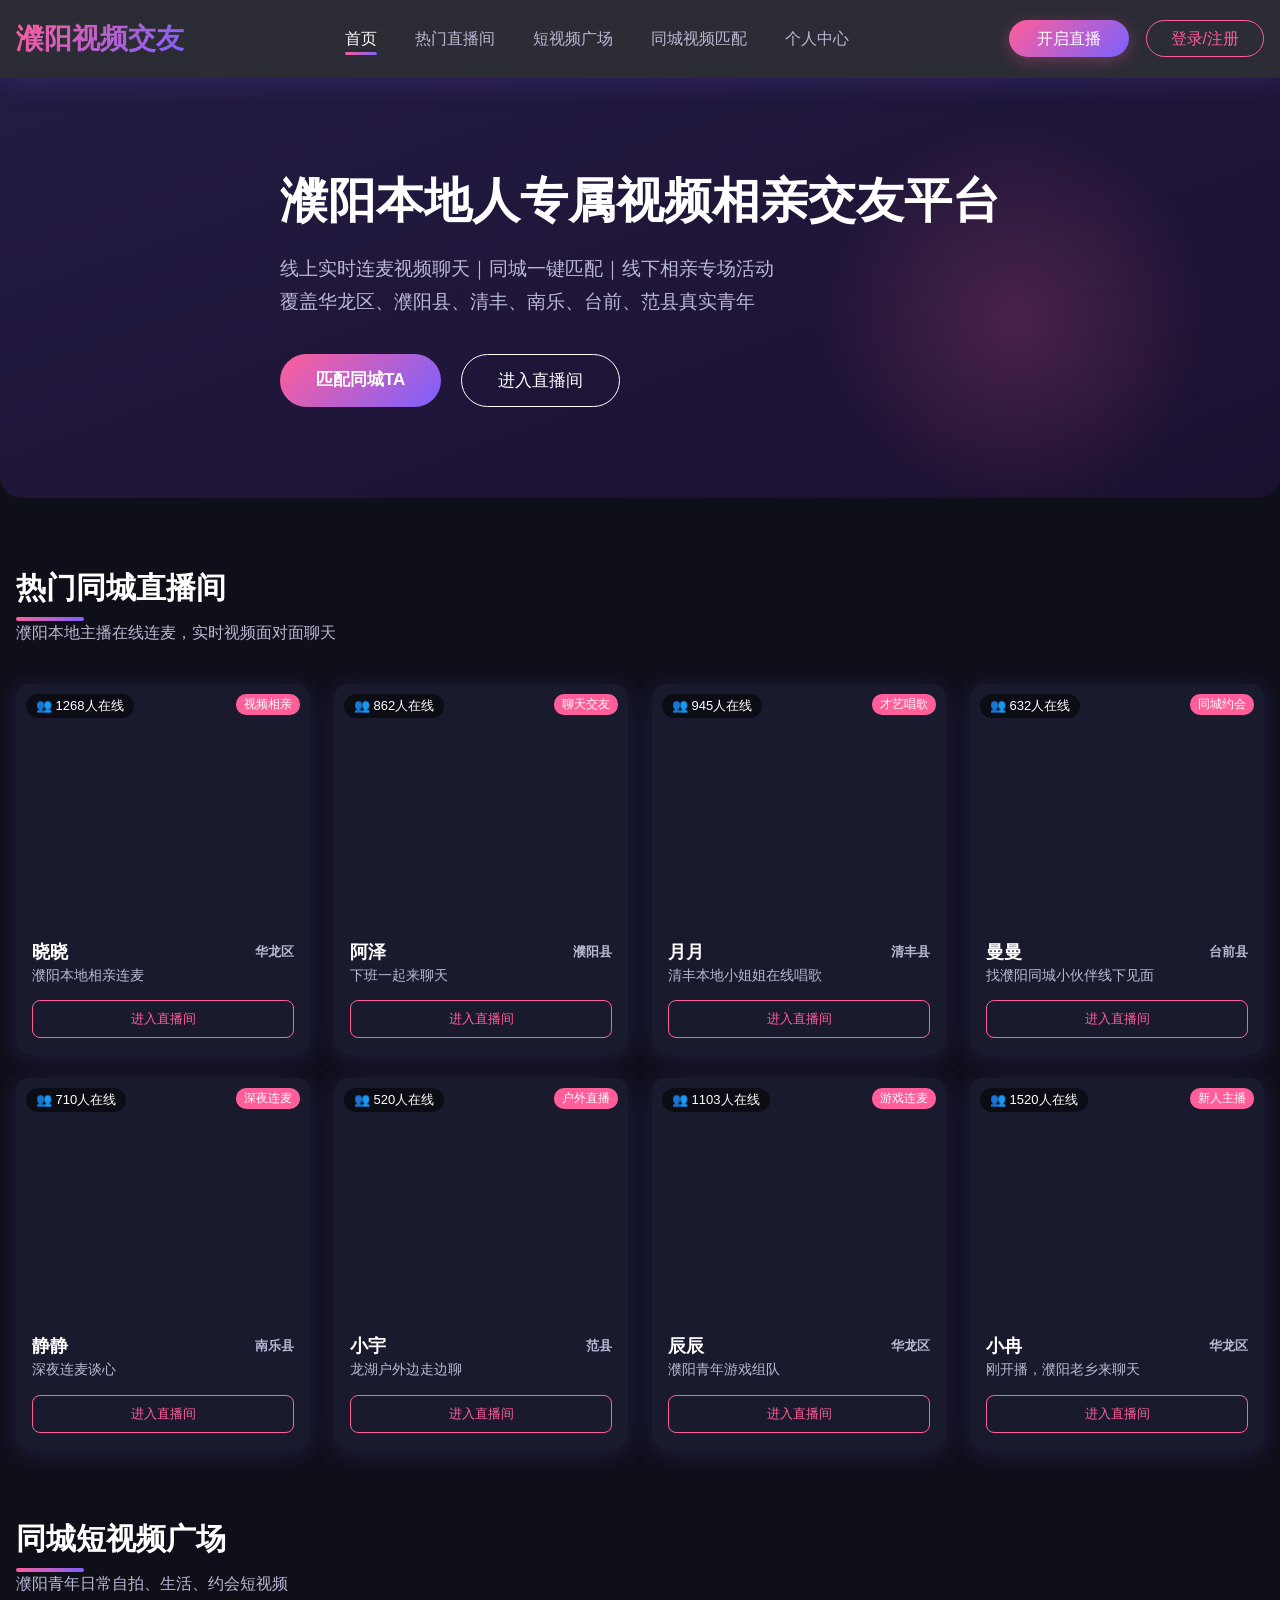
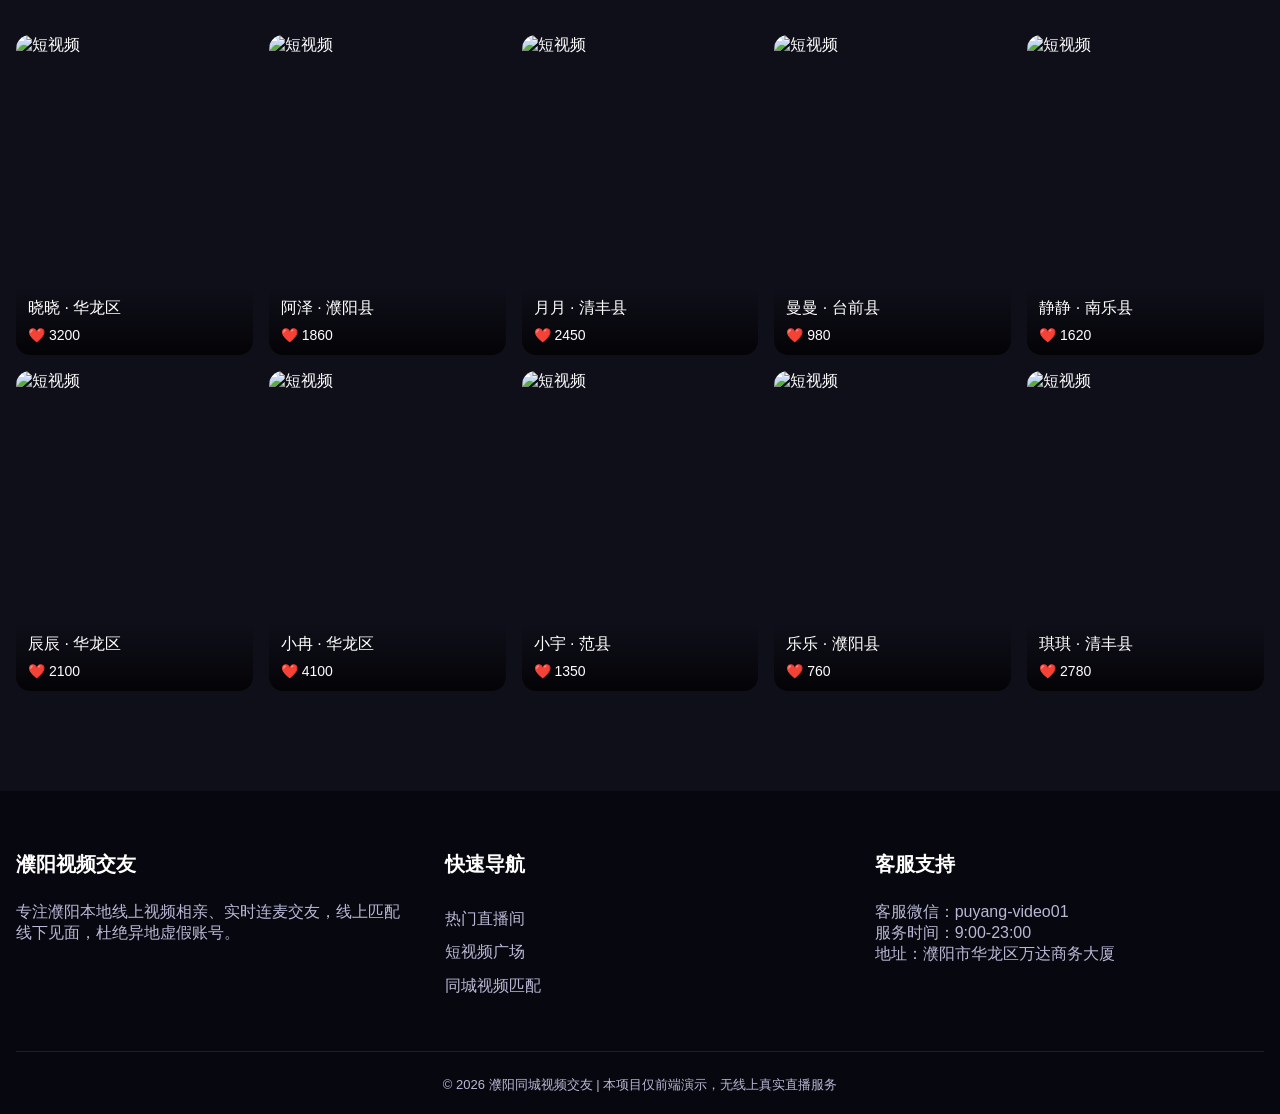
==== index.html @ f0d15ef0 "Add initial HTML structure for video dating platform" ====
<!DOCTYPE html>
<html lang="zh-CN">
<head>
    <meta charset="UTF-8">
    <meta name="viewport" content="width=device-width, initial-scale=1.0">
    <title>濮阳同城视频交友 - 本地线上连麦相亲直播平台</title>
    <link rel="stylesheet" href="css/style.css">
</head>
<body>
<header>
    <div class="container nav-wrap">
        <a href="index.html" class="logo">濮阳视频交友</a>
        <ul class="nav-list">
            <li><a href="index.html" class="active">首页</a></li>
            <li><a href="live.html">热门直播间</a></li>
            <li><a href="short-video.html">短视频广场</a></li>
            <li><a href="match.html">同城视频匹配</a></li>
            <li><a href="user-home.html">个人中心</a></li>
        </ul>
        <div>
            <a href="user-home.html" class="start-live-btn">开启直播</a>
            <a href="login.html" class="login-btn">登录/注册</a>
        </div>
    </div>
</header>

<section class="banner">
    <div class="container banner-text">
        <h1>濮阳本地人专属视频相亲交友平台</h1>
        <p>线上实时连麦视频聊天｜同城一键匹配｜线下相亲专场活动<br>覆盖华龙区、濮阳县、清丰、南乐、台前、范县真实青年</p>
        <div class="banner-action">
            <a href="match.html" class="banner-btn1">匹配同城TA</a>
            <a href="live.html" class="banner-btn2">进入直播间</a>
        </div>
    </div>
</section>

<div class="container">
    <!-- 热门直播间板块 -->
    <div class="section-title">
        <h2>热门同城直播间</h2>
        <p class="section-desc">濮阳本地主播在线连麦，实时视频面对面聊天</p>
    </div>
    <div class="live-row" id="liveWrap"></div>

    <!-- 短视频广场板块 -->
    <div class="section-title">
        <h2>同城短视频广场</h2>
        <p class="section-desc">濮阳青年日常自拍、生活、约会短视频</p>
    </div>
    <div class="short-row" id="shortWrap"></div>
</div>

<footer>
    <div class="container">
        <div class="foot-row">
            <div class="foot-col">
                <h3>濮阳视频交友</h3>
                <p>专注濮阳本地线上视频相亲、实时连麦交友，线上匹配线下见面，杜绝异地虚假账号。</p>
            </div>
            <div class="foot-col">
                <h3>快速导航</h3>
                <p><a href="live.html">热门直播间</a></p>
                <p><a href="short-video.html">短视频广场</a></p>
                <p><a href="match.html">同城视频匹配</a></p>
            </div>
            <div class="foot-col">
                <h3>客服支持</h3>
                <p>客服微信：puyang-video01</p>
                <p>服务时间：9:00-23:00</p>
                <p>地址：濮阳市华龙区万达商务大厦</p>
            </div>
        </div>
        <div class="copyright">
            © 2026 濮阳同城视频交友 | 本项目仅前端演示，无线上真实直播服务
        </div>
    </div>
</footer>
<script src="js/main.js"></script>
</body>
</html>
---- css/style.css ----
* {
    margin: 0;
    padding: 0;
    box-sizing: border-box;
    font-family: "PingFang SC", "Microsoft YaHei", sans-serif;
}
:root {
    --main-gradient: linear-gradient(135deg, #ff5e99, #7b61ff);
    --pink: #ff5e99;
    --purple: #7b61ff;
    --dark-bg: #0f0f1a;
    --soft-dark: #1a1a2e;
    --glass: rgba(255,255,255,0.12);
    --text-white: #ffffff;
    --text-gray: #b8b8d4;
    --shadow: 0 4px 24px rgba(123, 97, 255, 0.18);
    --radius-md: 14px;
    --radius-lg: 22px;
}
html {
    scroll-behavior: smooth;
}
body {
    background-color: var(--dark-bg);
    color: var(--text-white);
    animation: pageFade 0.5s ease;
}
@keyframes pageFade {
    from { opacity: 0; transform: translateY(12px); }
    to { opacity: 1; transform: translateY(0); }
}
a { text-decoration: none; color: inherit; }
ul { list-style: none; }
button { border: none; cursor: pointer; transition: all 0.3s; }
.container { max-width: 1300px; margin: 0 auto; padding: 0 16px; }

/* 导航栏 直播毛玻璃 */
header {
    backdrop-filter: blur(16px);
    background: var(--glass);
    box-shadow: var(--shadow);
    position: sticky;
    top: 0;
    z-index: 999;
}
.nav-wrap {
    height: 78px;
    display: flex;
    justify-content: space-between;
    align-items: center;
}
.logo {
    font-size: 28px;
    font-weight: 700;
    background: var(--main-gradient);
    -webkit-background-clip: text;
    color: transparent;
}
.nav-list {
    display: flex;
    gap: 38px;
}
.nav-list a {
    font-size: 16px;
    padding: 8px 0;
    position: relative;
    color: var(--text-gray);
}
.nav-list a.active { color: #fff; }
.nav-list a.active::after {
    content: "";
    width: 100%;
    height: 3px;
    background: var(--main-gradient);
    position: absolute;
    bottom: 0;
    left: 0;
    border-radius: 2px;
}
.nav-list a:hover { color: #fff; }
.start-live-btn {
    background: var(--main-gradient);
    color: #fff;
    padding: 10px 28px;
    border-radius: 32px;
    font-weight: 500;
    box-shadow: 0 4px 16px rgba(255,94,153,0.3);
}
.start-live-btn:hover { transform: translateY(-2px); box-shadow: 0 8px 22px rgba(123,97,255,0.35); }
.login-btn {
    border: 1px solid var(--pink);
    color: var(--pink);
    padding: 9px 24px;
    border-radius: 32px;
    background: transparent;
    margin-left: 12px;
}
.login-btn:hover { background: var(--pink); color: #fff; }

/* 首页轮播Banner */
.banner {
    height: 420px;
    border-radius: 0 0 var(--radius-lg) var(--radius-lg);
    background: linear-gradient(160deg, #241b42 0%, #1a1030 100%);
    display: flex;
    align-items: center;
    position: relative;
    overflow: hidden;
    margin-bottom: 60px;
}
.banner::before {
    content: "";
    position: absolute;
    width: 400px;
    height: 400px;
    background: radial-gradient(circle, rgba(255,94,153,0.2) 0%, transparent 70%);
    right: 5%;
    top: 10%;
}
.banner-text { z-index: 2; position: relative; }
.banner-text h1 { font-size: 48px; margin-bottom: 20px; }
.banner-text p { font-size: 19px; color: var(--text-gray); line-height: 1.7; margin-bottom: 36px; }
.banner-action {
    display: flex;
    gap: 20px;
}
.banner-btn1 {
    background: var(--main-gradient);
    padding: 14px 36px;
    border-radius: 36px;
    color: #fff;
    font-size: 17px;
    font-weight: 600;
}
.banner-btn2 {
    border: 1px solid #fff;
    background: transparent;
    padding: 14px 36px;
    border-radius: 36px;
    color: #fff;
    font-size: 17px;
}
.banner-btn1:hover { transform: translateY(-3px); }
.banner-btn2:hover { background: rgba(255,255,255,0.1); }

/* 板块标题 */
.section-title {
    margin: 70px 0 40px;
}
.section-title h2 {
    font-size: 30px;
    display: inline-block;
    position: relative;
}
.section-title h2::after {
    content: "";
    width: 68px;
    height: 4px;
    background: var(--main-gradient);
    position: absolute;
    bottom: -12px;
    left: 0;
    border-radius: 2px;
}
.section-desc { color: var(--text-gray); margin-top: 14px; }

/* 直播间卡片 */
.live-row {
    display: grid;
    grid-template-columns: repeat(4, 1fr);
    gap: 24px;
}
.live-card {
    background: var(--soft-dark);
    border-radius: var(--radius-md);
    overflow: hidden;
    box-shadow: var(--shadow);
    transition: 0.35s;
}
.live-card:hover { transform: translateY(-10px); box-shadow: 0 12px 36px rgba(123,97,255,0.25); }
.live-img {
    width: 100%;
    height: 240px;
    object-fit: cover;
    position: relative;
}
.live-online {
    position: absolute;
    top: 10px;
    left: 10px;
    background: rgba(0,0,0,0.55);
    padding: 3px 10px;
    border-radius: 12px;
    font-size: 13px;
}
.live-tag {
    position: absolute;
    top: 10px;
    right: 10px;
    background: var(--pink);
    font-size: 12px;
    padding: 2px 8px;
    border-radius: 10px;
}
.live-info { padding: 16px; }
.live-name {
    display: flex;
    justify-content: space-between;
    align-items: center;
    font-size: 18px;
    font-weight: 600;
}
.live-area {
    font-size: 13px;
    color: var(--text-gray);
    margin: 8px 0;
}
.live-desc { font-size: 14px; color: var(--text-gray); line-height: 1.6; }
.enter-live {
    width: 100%;
    margin-top: 14px;
    padding: 9px;
    background: transparent;
    border: 1px solid var(--pink);
    color: var(--pink);
    border-radius: 8px;
}
.enter-live:hover { background: var(--main-gradient); color: #fff; border-color: transparent; }

/* 短视频瀑布流 */
.short-row {
    display: grid;
    grid-template-columns: repeat(5, 1fr);
    gap: 16px;
}
.short-card {
    border-radius: var(--radius-md);
    overflow: hidden;
    position: relative;
    height: 320px;
}
.short-card img {
    width: 100%;
    height: 100%;
    object-fit: cover;
}
.short-mask {
    position: absolute;
    bottom: 0;
    left: 0;
    width: 100%;
    padding: 12px;
    background: linear-gradient(transparent, rgba(0,0,0,0.75));
}
.short-like {
    display: flex;
    gap: 14px;
    margin-top: 8px;
    font-size: 14px;
}

/* 直播间页面样式 */
.live-page-wrap {
    display: flex;
    gap: 20px;
    margin: 40px 0;
}
.live-main {
    flex: 1;
    background: #000;
    border-radius: var(--radius-md);
    overflow: hidden;
    height: 620px;
    position: relative;
}
.live-video-box {
    width: 100%;
    height: 100%;
    background: url("https://picsum.photos/id/1039/1200/700") center/cover;
}
.live-control-bar {
    position: absolute;
    bottom: 0;
    width: 100%;
    padding: 18px 24px;
    background: linear-gradient(transparent, rgba(0,0,0,0.8));
    display: flex;
    justify-content: space-between;
    align-items: center;
}
.live-ctrl-left button {
    background: rgba(255,255,255,0.15);
    color: #fff;
    padding: 8px 16px;
    border-radius: 20px;
    margin-right: 10px;
}
.gift-btn {
    background: var(--main-gradient);
    color: #fff;
    padding: 9px 22px;
    border-radius: 24px;
}
.live-sidebar {
    width: 340px;
    display: flex;
    flex-direction: column;
    height: 620px;
}
.barrage-box {
    flex: 1;
    background: var(--soft-dark);
    border-radius: var(--radius-md);
    padding: 16px;
    overflow-y: auto;
    margin-bottom: 14px;
}
.barrage-item {
    margin-bottom: 12px;
    font-size: 14px;
    line-height: 1.6;
}
.barrage-name { color: var(--pink); }
.send-barrage {
    display: flex;
    gap: 10px;
}
.send-barrage input {
    flex: 1;
    padding: 12px 16px;
    background: var(--soft-dark);
    border: 1px solid #333;
    border-radius: 24px;
    color: #fff;
    outline: none;
}
.send-barrage button {
    background: var(--purple);
    color: #fff;
    padding: 0 20px;
    border-radius: 24px;
}

/* 登录表单 */
.form-box {
    max-width: 540px;
    background: var(--soft-dark);
    margin: 80px auto;
    padding: 48px;
    border-radius: var(--radius-lg);
    box-shadow: var(--shadow);
}
.form-box h2 {
    text-align: center;
    font-size: 30px;
    margin-bottom: 36px;
    background: var(--main-gradient);
    -webkit-background-clip: text;
    color: transparent;
}
.form-item { margin-bottom: 24px; }
.form-item label { display: block; margin-bottom: 10px; color: var(--text-gray); }
.form-item input, .form-item select {
    width: 100%;
    padding: 14px;
    background: var(--dark-bg);
    border: 1px solid #333;
    border-radius: var(--radius-md);
    color: #fff;
    font-size: 15px;
}
.form-item input:focus { border-color: var(--purple); outline: none; }
.submit-btn {
    width: 100%;
    padding: 14px;
    background: var(--main-gradient);
    color: #fff;
    border-radius: var(--radius-md);
    font-size: 16px;
    font-weight: 500;
}

/* 页脚 */
footer {
    background: #070710;
    margin-top: 100px;
    padding: 60px 0 20px;
    color: var(--text-gray);
}
.foot-row {
    display: grid;
    grid-template-columns: repeat(3, 1fr);
    gap: 40px;
}
.foot-col h3 {
    color: #fff;
    font-size: 20px;
    margin-bottom: 24px;
}
.foot-col a { display: block; line-height: 2.1; }
.foot-col a:hover { color: var(--pink); }
.copyright {
    text-align: center;
    margin-top: 48px;
    padding-top: 24px;
    border-top: 1px solid #1f1f30;
    font-size: 13px;
}

/* 移动端适配 */
@media(max-width:1200px) {
    .live-row { grid-template-columns: repeat(3, 1fr); }
    .short-row { grid-template-columns: repeat(3,1fr); }
}
@media(max-width:768px) {
    .nav-list { display: none; }
    .live-row { grid-template-columns: repeat(2,1fr); }
    .short-row { grid-template-columns: repeat(2,1fr); }
    .live-page-wrap { flex-direction: column; }
    .live-sidebar { width: 100%; height: 320px; margin-top: 20px; }
    .banner-text h1 { font-size: 32px; }
    .banner { height: 340px; }
    .foot-row { grid-template-columns: 1fr; gap:30px; }
}
@media(max-width:480px) {
    .live-row, .short-row { grid-template-columns: 1fr; }
}
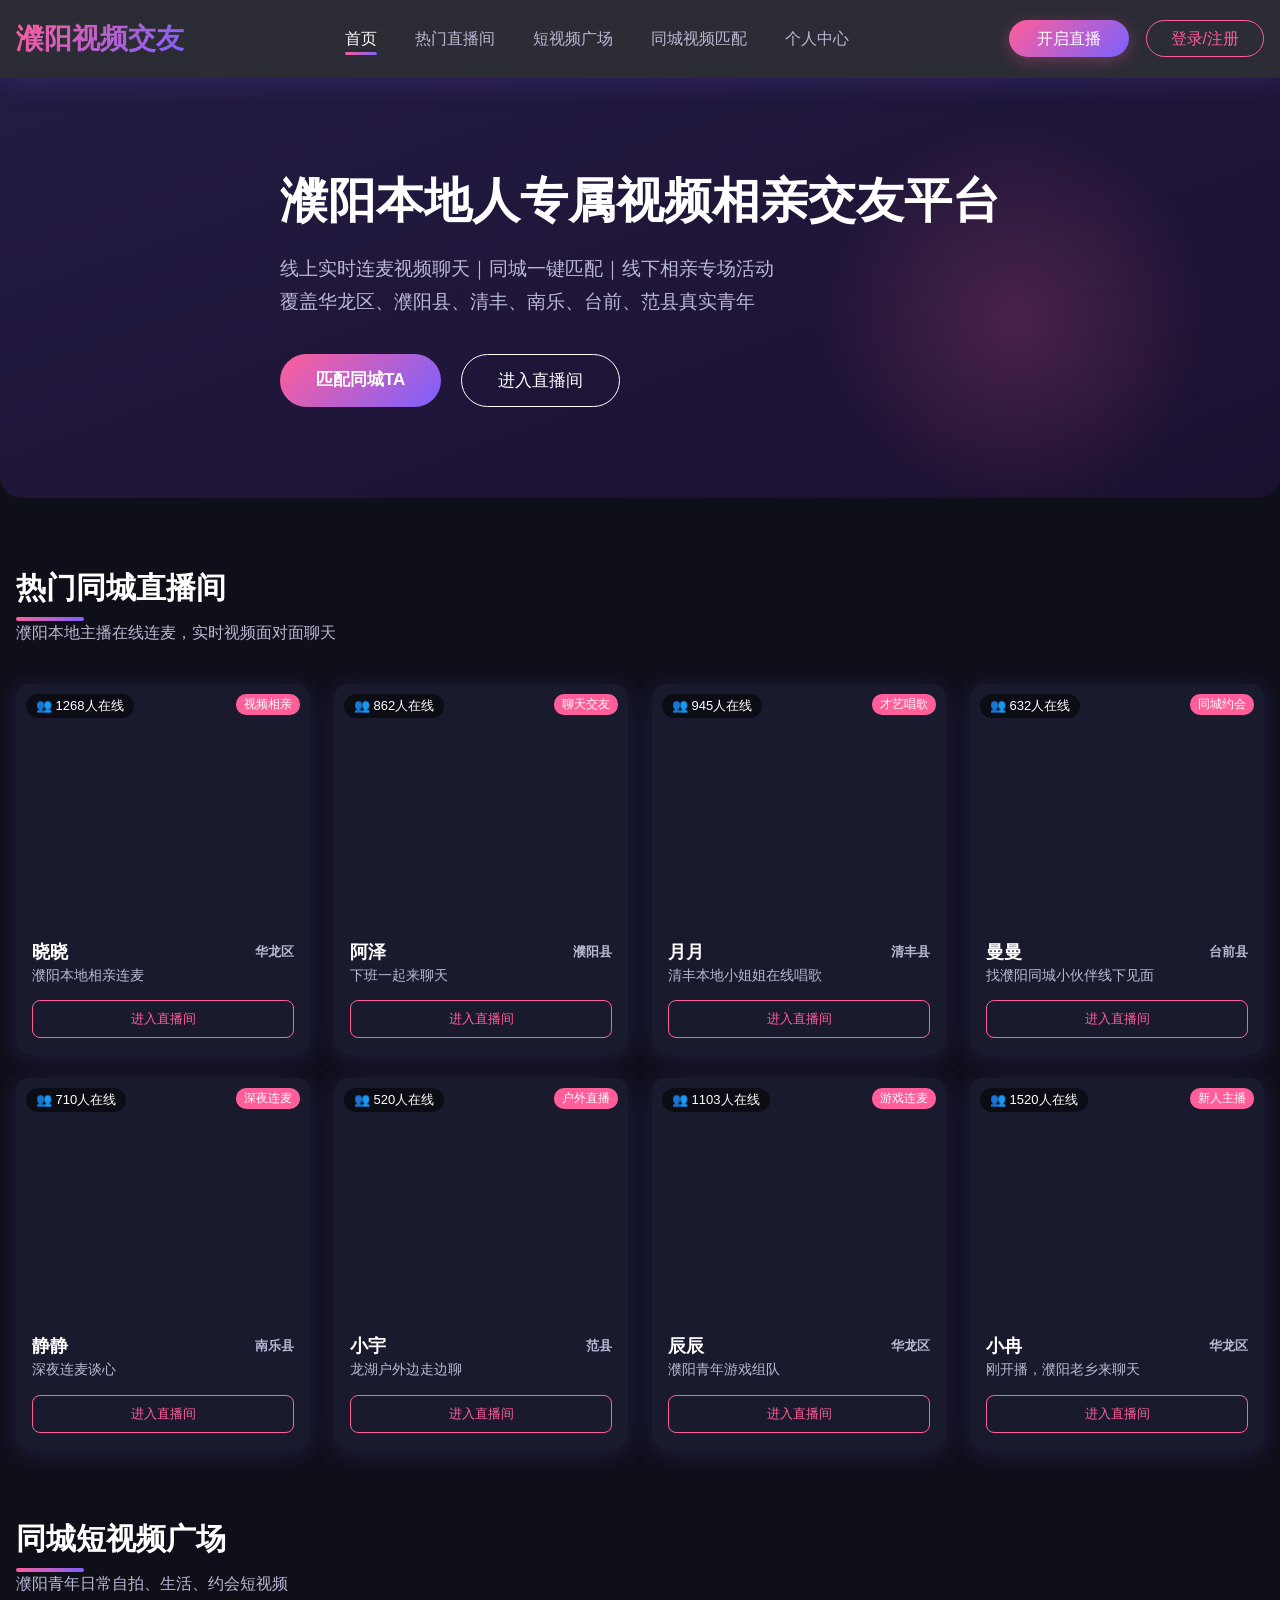
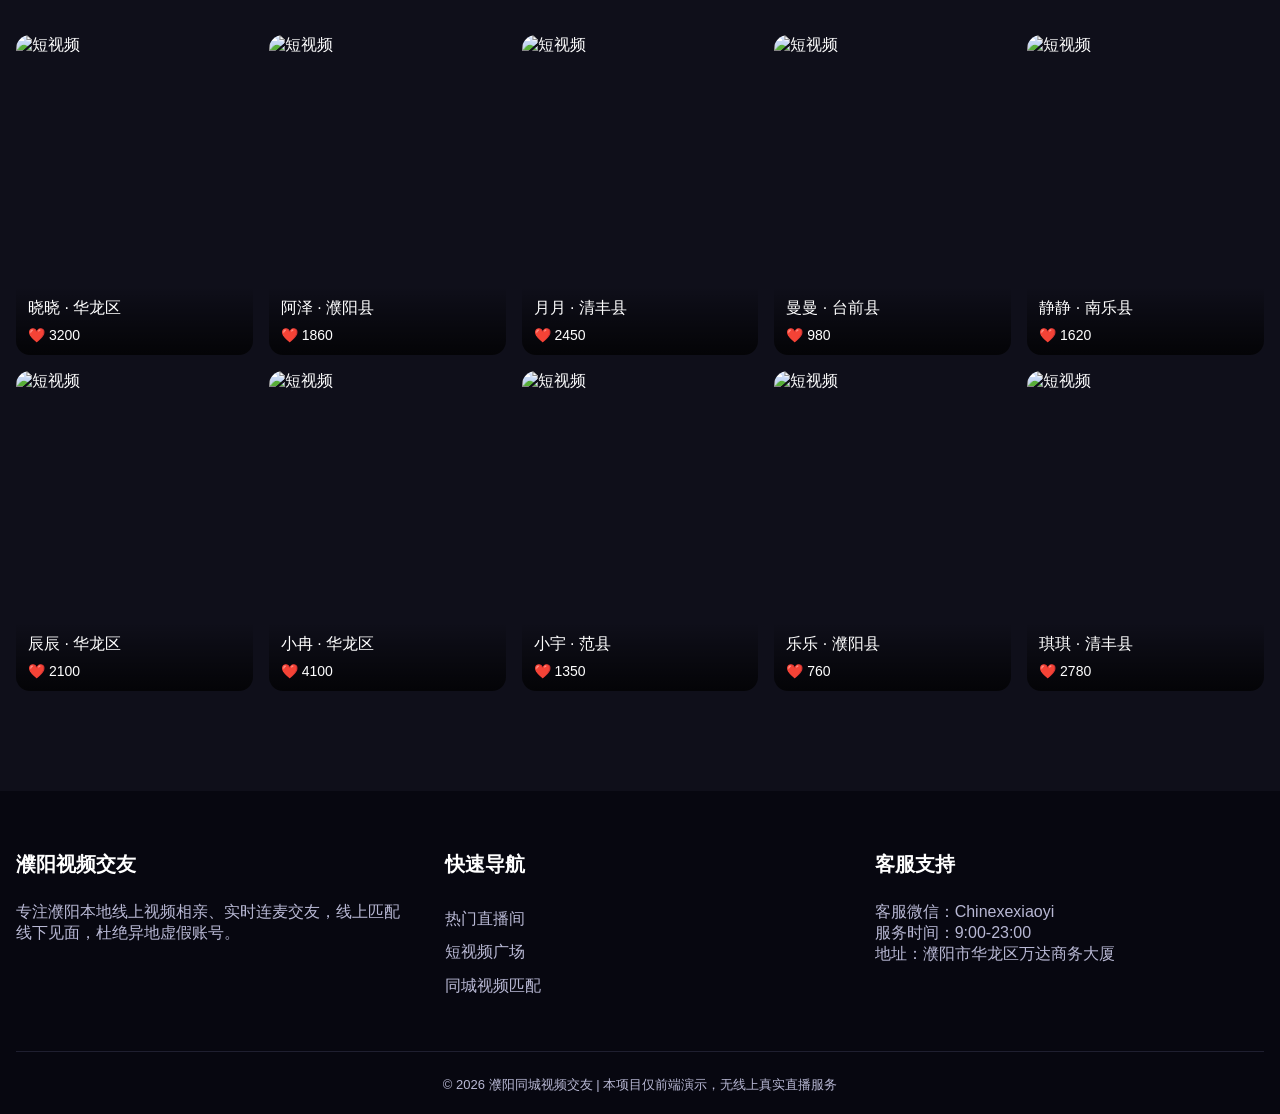
==== commit 35ec1271: "Update customer service WeChat contact" ====
--- a/index.html
+++ b/index.html
@@ -66,7 +66,7 @@
             </div>
             <div class="foot-col">
                 <h3>客服支持</h3>
-                <p>客服微信：puyang-video01</p>
+                <p>客服微信：Chinexexiaoyi</p>
                 <p>服务时间：9:00-23:00</p>
                 <p>地址：濮阳市华龙区万达商务大厦</p>
             </div>
